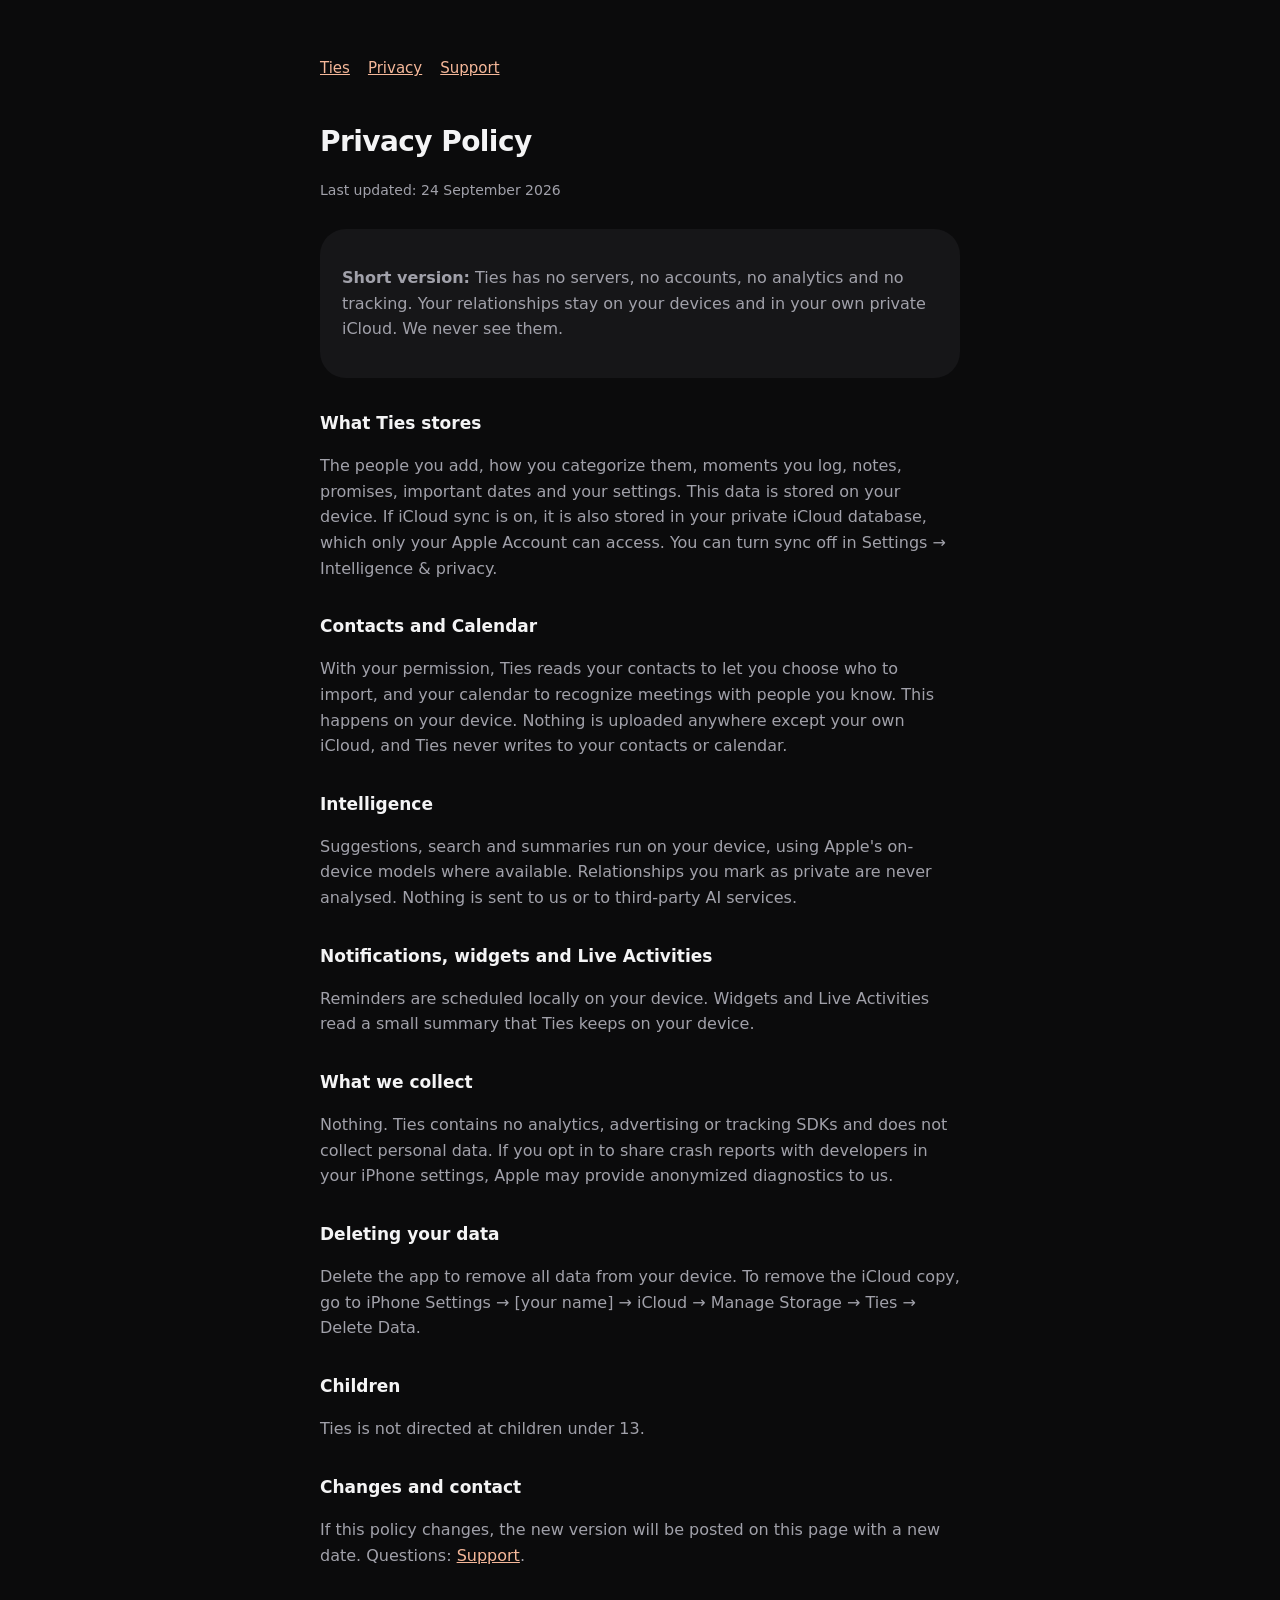
==== privacy.html @ 231cc69c "Ties site: landing, privacy policy, support" ====
<!doctype html><html lang="en"><head><meta charset="utf-8"><meta name="viewport" content="width=device-width,initial-scale=1"><title>Ties Privacy Policy</title><link rel="stylesheet" href="style.css"></head><body><main><nav><a href="./">Ties</a><a href="privacy.html">Privacy</a><a href="support.html">Support</a></nav>
<h1>Privacy Policy</h1><p class="meta">Last updated: 24 September 2026</p>
<div class="card"><p><strong>Short version:</strong> Ties has no servers, no accounts, no analytics and no tracking. Your relationships stay on your devices and in your own private iCloud. We never see them.</p></div>
<h2>What Ties stores</h2><p>The people you add, how you categorize them, moments you log, notes, promises, important dates and your settings. This data is stored on your device. If iCloud sync is on, it is also stored in your private iCloud database, which only your Apple Account can access. You can turn sync off in Settings → Intelligence &amp; privacy.</p>
<h2>Contacts and Calendar</h2><p>With your permission, Ties reads your contacts to let you choose who to import, and your calendar to recognize meetings with people you know. This happens on your device. Nothing is uploaded anywhere except your own iCloud, and Ties never writes to your contacts or calendar.</p>
<h2>Intelligence</h2><p>Suggestions, search and summaries run on your device, using Apple's on-device models where available. Relationships you mark as private are never analysed. Nothing is sent to us or to third-party AI services.</p>
<h2>Notifications, widgets and Live Activities</h2><p>Reminders are scheduled locally on your device. Widgets and Live Activities read a small summary that Ties keeps on your device.</p>
<h2>What we collect</h2><p>Nothing. Ties contains no analytics, advertising or tracking SDKs and does not collect personal data. If you opt in to share crash reports with developers in your iPhone settings, Apple may provide anonymized diagnostics to us.</p>
<h2>Deleting your data</h2><p>Delete the app to remove all data from your device. To remove the iCloud copy, go to iPhone Settings → [your name] → iCloud → Manage Storage → Ties → Delete Data.</p>
<h2>Children</h2><p>Ties is not directed at children under 13.</p>
<h2>Changes and contact</h2><p>If this policy changes, the new version will be posted on this page with a new date. Questions: <a href="support.html">Support</a>.</p>
</main></body></html>
---- style.css ----
:root{--bg:#0b0b0c;--card:#161618;--t1:#f4f4f5;--t2:#a1a1aa;--accent:#f6b89a}
*{box-sizing:border-box}body{margin:0;background:var(--bg);color:var(--t1);font:16px/1.6 -apple-system,BlinkMacSystemFont,"SF Pro Text",system-ui,sans-serif}
main{max-width:680px;margin:0 auto;padding:56px 20px 80px}h1{font-size:28px;letter-spacing:-.02em;margin:0 0 6px}
h2{font-size:17px;margin:32px 0 6px}p,li{color:var(--t2)}a{color:var(--accent)}.meta{color:var(--t2);font-size:14px;margin-bottom:28px}
.card{background:var(--card);border-radius:26px;padding:20px 22px;margin:18px 0}nav{display:flex;gap:18px;font-size:15px;margin-bottom:40px}
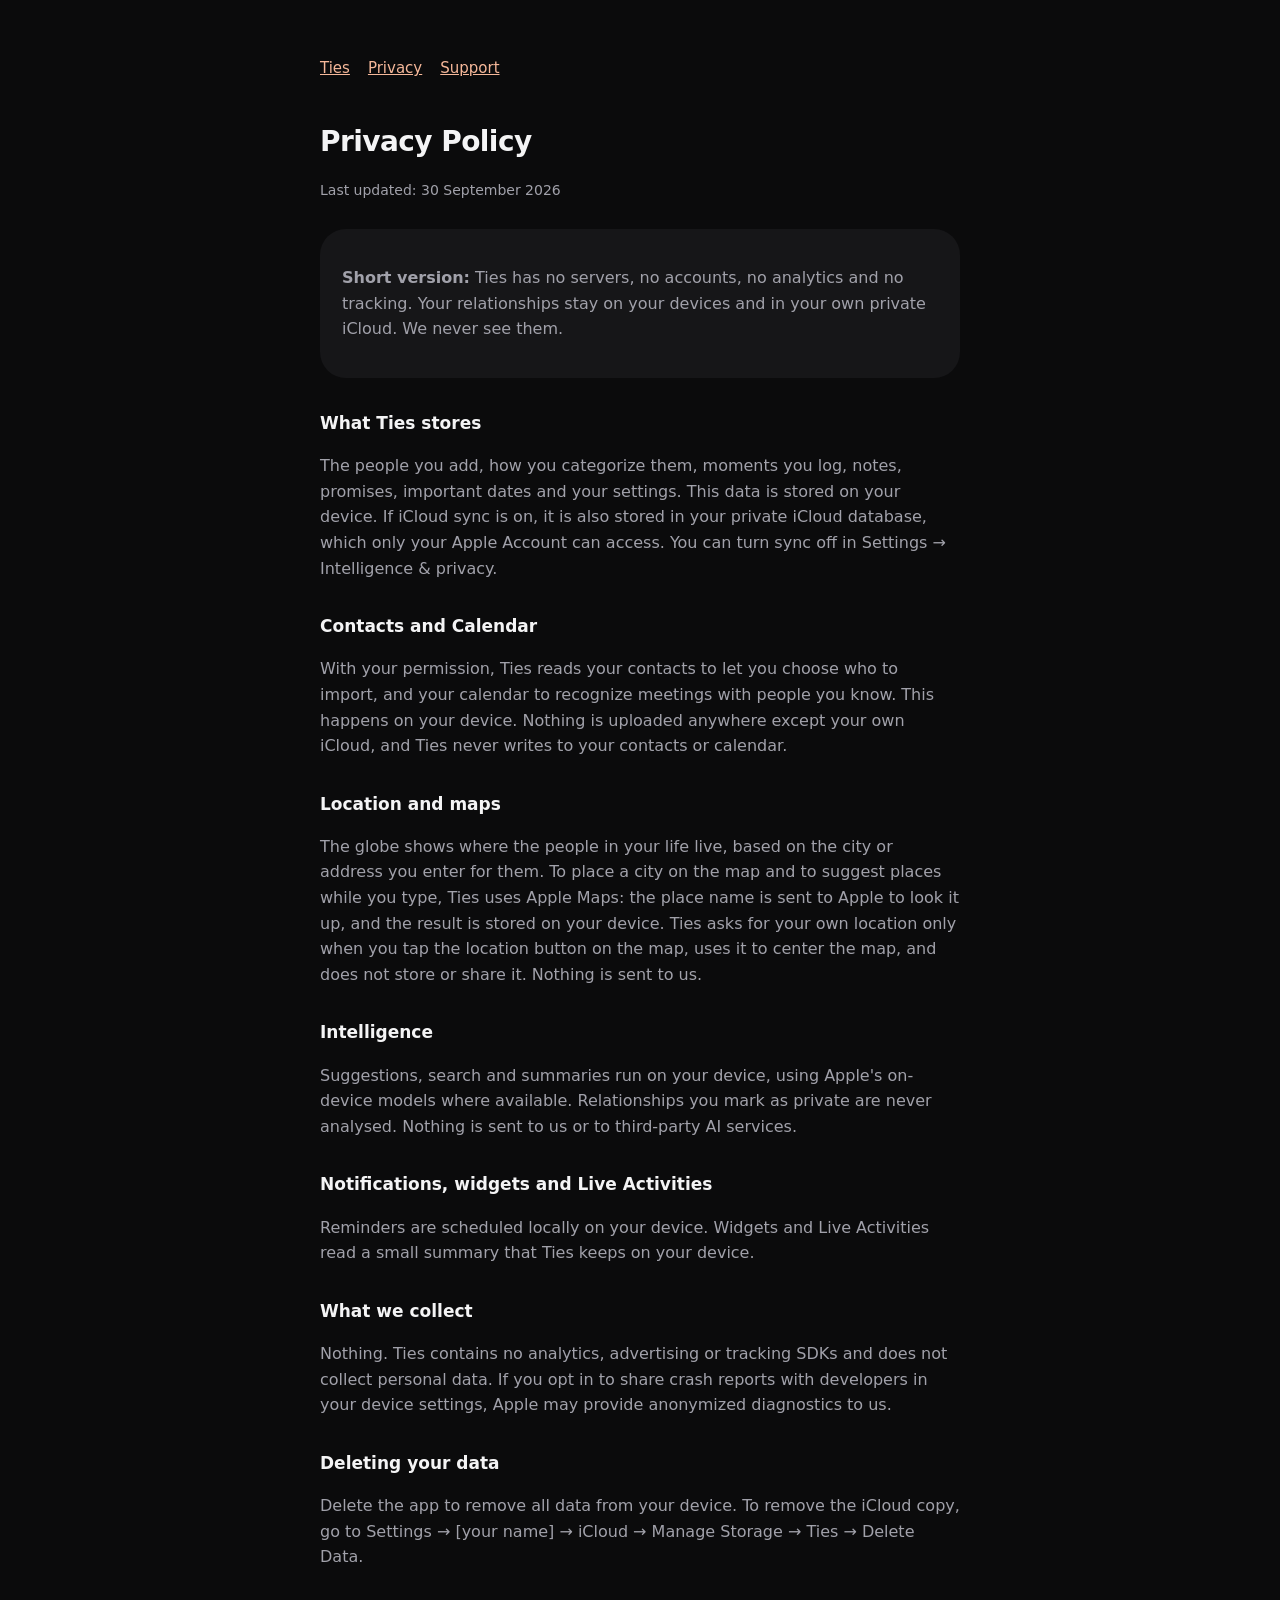
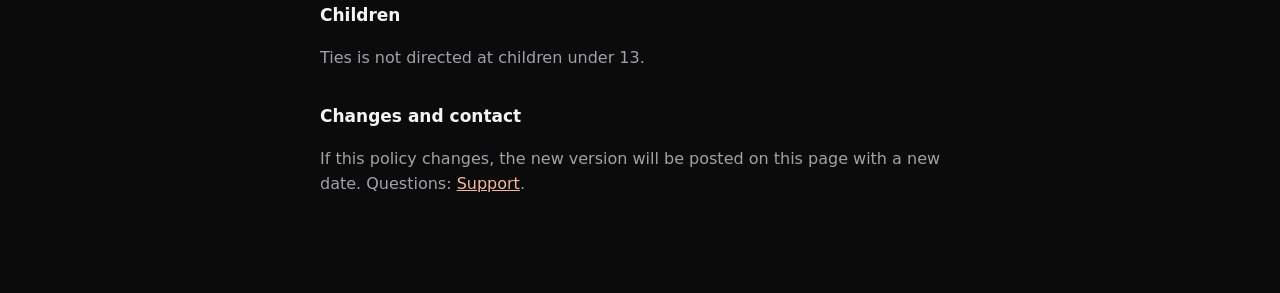
==== commit 8360246a: "Privacy policy: location and maps, device-neutral wording Co-Authored-By: Claude Opus 5.5 <noreply@a" ====
--- a/privacy.html
+++ b/privacy.html
@@ -1,12 +1,13 @@
 <!doctype html><html lang="en"><head><meta charset="utf-8"><meta name="viewport" content="width=device-width,initial-scale=1"><title>Ties Privacy Policy</title><link rel="stylesheet" href="style.css"></head><body><main><nav><a href="./">Ties</a><a href="privacy.html">Privacy</a><a href="support.html">Support</a></nav>
-<h1>Privacy Policy</h1><p class="meta">Last updated: 24 September 2026</p>
+<h1>Privacy Policy</h1><p class="meta">Last updated: 30 September 2026</p>
 <div class="card"><p><strong>Short version:</strong> Ties has no servers, no accounts, no analytics and no tracking. Your relationships stay on your devices and in your own private iCloud. We never see them.</p></div>
 <h2>What Ties stores</h2><p>The people you add, how you categorize them, moments you log, notes, promises, important dates and your settings. This data is stored on your device. If iCloud sync is on, it is also stored in your private iCloud database, which only your Apple Account can access. You can turn sync off in Settings → Intelligence &amp; privacy.</p>
 <h2>Contacts and Calendar</h2><p>With your permission, Ties reads your contacts to let you choose who to import, and your calendar to recognize meetings with people you know. This happens on your device. Nothing is uploaded anywhere except your own iCloud, and Ties never writes to your contacts or calendar.</p>
+<h2>Location and maps</h2><p>The globe shows where the people in your life live, based on the city or address you enter for them. To place a city on the map and to suggest places while you type, Ties uses Apple Maps: the place name is sent to Apple to look it up, and the result is stored on your device. Ties asks for your own location only when you tap the location button on the map, uses it to center the map, and does not store or share it. Nothing is sent to us.</p>
 <h2>Intelligence</h2><p>Suggestions, search and summaries run on your device, using Apple's on-device models where available. Relationships you mark as private are never analysed. Nothing is sent to us or to third-party AI services.</p>
 <h2>Notifications, widgets and Live Activities</h2><p>Reminders are scheduled locally on your device. Widgets and Live Activities read a small summary that Ties keeps on your device.</p>
-<h2>What we collect</h2><p>Nothing. Ties contains no analytics, advertising or tracking SDKs and does not collect personal data. If you opt in to share crash reports with developers in your iPhone settings, Apple may provide anonymized diagnostics to us.</p>
-<h2>Deleting your data</h2><p>Delete the app to remove all data from your device. To remove the iCloud copy, go to iPhone Settings → [your name] → iCloud → Manage Storage → Ties → Delete Data.</p>
+<h2>What we collect</h2><p>Nothing. Ties contains no analytics, advertising or tracking SDKs and does not collect personal data. If you opt in to share crash reports with developers in your device settings, Apple may provide anonymized diagnostics to us.</p>
+<h2>Deleting your data</h2><p>Delete the app to remove all data from your device. To remove the iCloud copy, go to Settings → [your name] → iCloud → Manage Storage → Ties → Delete Data.</p>
 <h2>Children</h2><p>Ties is not directed at children under 13.</p>
 <h2>Changes and contact</h2><p>If this policy changes, the new version will be posted on this page with a new date. Questions: <a href="support.html">Support</a>.</p>
 </main></body></html>
